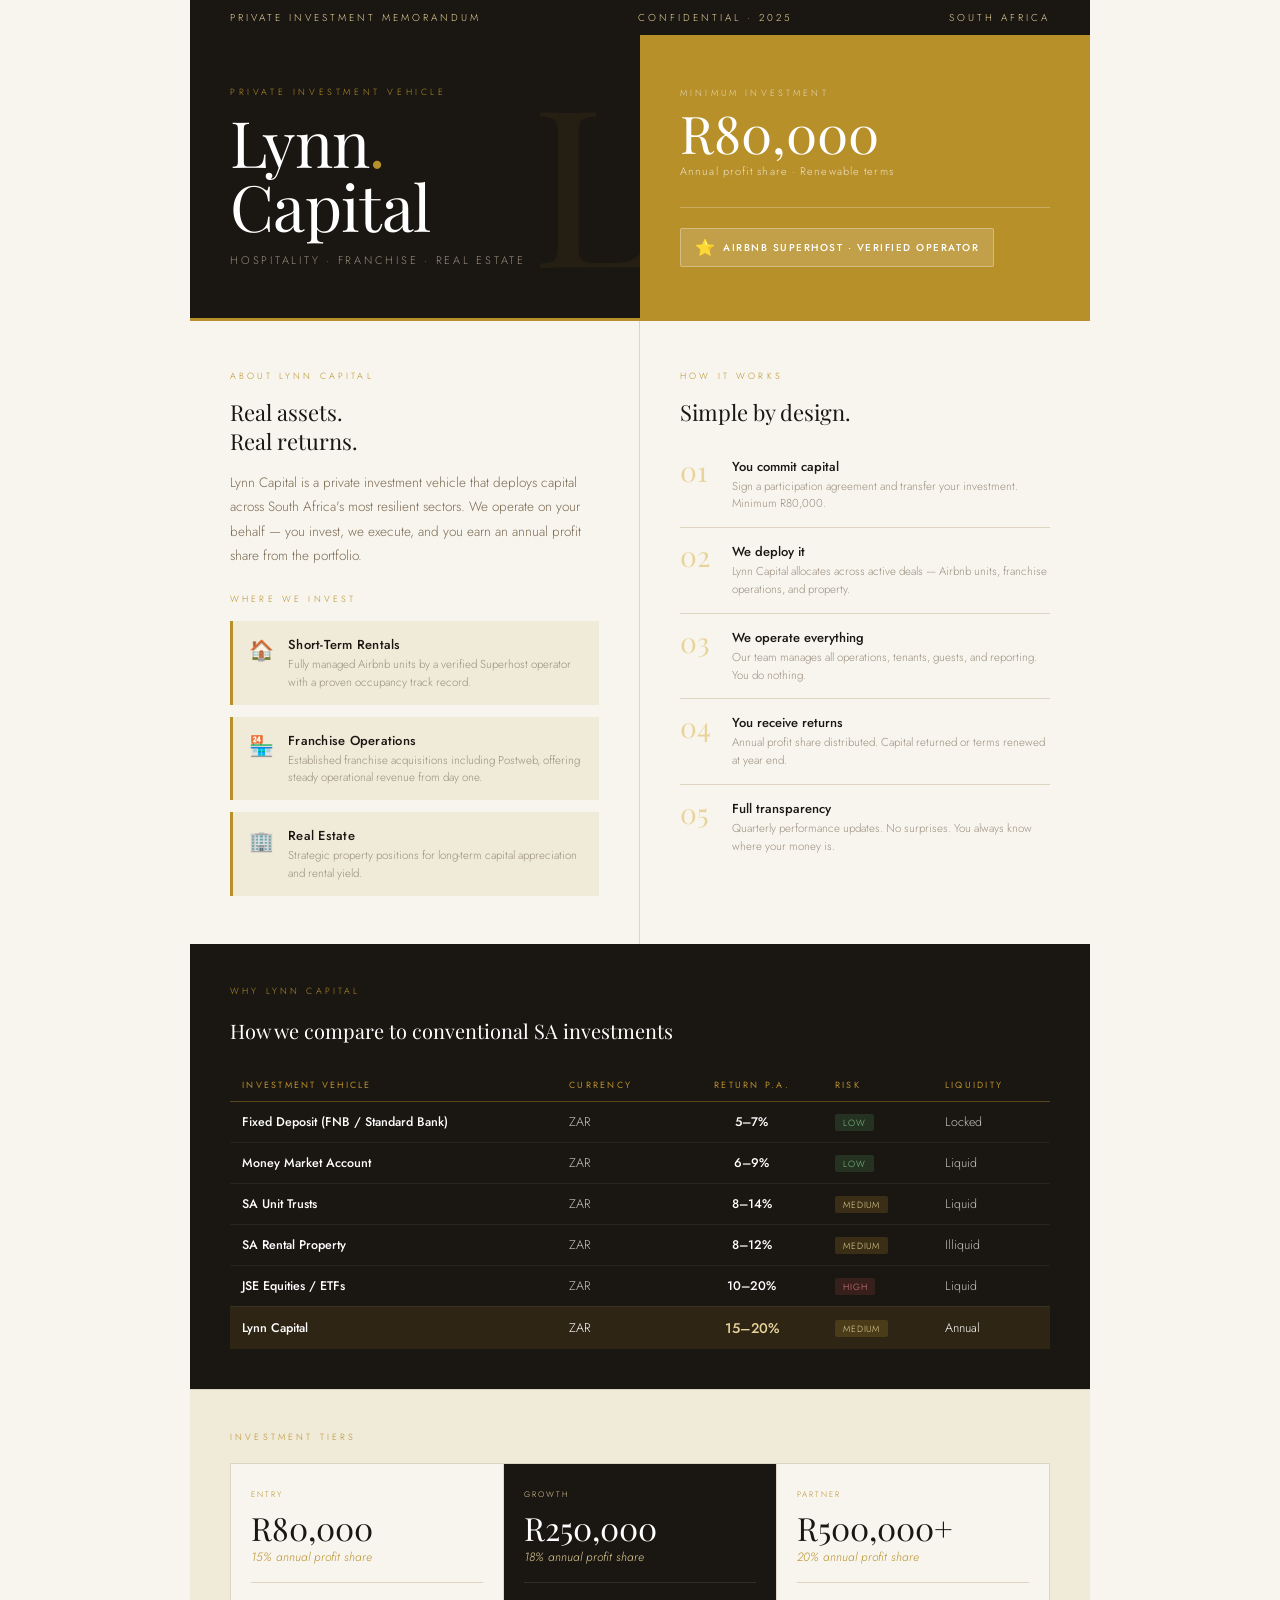
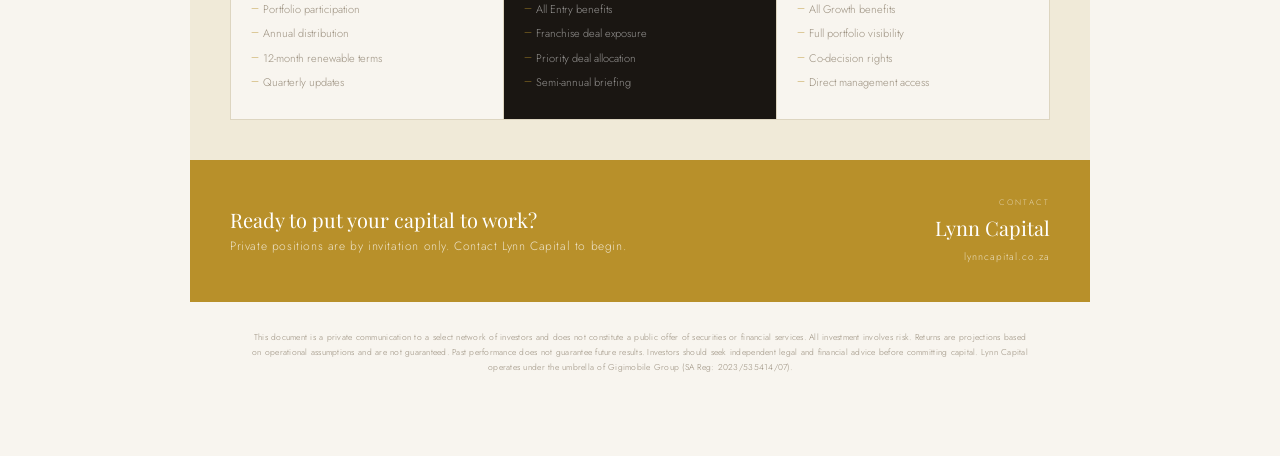
==== lynn-capital.html @ 3b994d0d "Initial commit: Premium Lynn Investment Landing Page" ====
<!DOCTYPE html>
<html lang="en">
<head>
<meta charset="UTF-8">
<meta name="viewport" content="width=device-width, initial-scale=1.0">
<title>Lynn Capital — Private Investment</title>
<link href="https://fonts.googleapis.com/css2?family=Playfair+Display:ital,wght@0,400;0,700;1,400&family=Jost:wght@300;400;500&display=swap" rel="stylesheet">
<style>
*, *::before, *::after { box-sizing: border-box; margin: 0; padding: 0; }

:root {
  --ink: #1a1612;
  --paper: #f8f5ef;
  --cream: #f0ead8;
  --gold: #b8902a;
  --gold-light: #e8d49a;
  --gold-pale: #faf5e4;
  --warm: #7a6a52;
  --muted: #9a8f7e;
  --border: #ddd5c0;
}

html, body {
  background: var(--paper);
  color: var(--ink);
  font-family: 'Jost', sans-serif;
  font-weight: 300;
  -webkit-font-smoothing: antialiased;
}

.page {
  max-width: 900px;
  margin: 0 auto;
  padding: 0 40px 80px;
}

/* TOP STRIP */
.top-strip {
  background: var(--ink);
  color: var(--gold-light);
  display: flex;
  justify-content: space-between;
  align-items: center;
  padding: 10px 40px;
  font-family: 'Jost', sans-serif;
  font-size: 10px;
  letter-spacing: 0.3em;
  text-transform: uppercase;
  margin: 0 -40px 0;
}

/* HERO */
.hero {
  display: grid;
  grid-template-columns: 1fr 1fr;
  gap: 0;
  min-height: 260px;
  margin: 0 -40px;
  position: relative;
}

.hero-left {
  background: var(--ink);
  padding: 50px 40px 50px 40px;
  display: flex;
  flex-direction: column;
  justify-content: center;
  position: relative;
  overflow: hidden;
}

.hero-left::after {
  content: 'L';
  position: absolute;
  right: -20px;
  top: 50%;
  transform: translateY(-50%);
  font-family: 'Playfair Display', serif;
  font-size: 220px;
  color: rgba(184, 144, 42, 0.08);
  line-height: 1;
  pointer-events: none;
}

.brand-sub {
  font-size: 9px;
  letter-spacing: 0.4em;
  color: var(--gold);
  text-transform: uppercase;
  margin-bottom: 12px;
}

.brand-name {
  font-family: 'Playfair Display', serif;
  font-size: 64px;
  font-weight: 400;
  color: #fff;
  line-height: 1;
  letter-spacing: -0.01em;
}

.brand-name span {
  color: var(--gold);
}

.brand-descriptor {
  font-size: 11px;
  letter-spacing: 0.25em;
  color: var(--muted);
  text-transform: uppercase;
  margin-top: 14px;
}

.hero-right {
  background: var(--gold);
  padding: 50px 40px;
  display: flex;
  flex-direction: column;
  justify-content: center;
}

.hero-right-label {
  font-size: 9px;
  letter-spacing: 0.35em;
  text-transform: uppercase;
  color: rgba(255,255,255,0.65);
  margin-bottom: 8px;
}

.hero-right-stat {
  font-family: 'Playfair Display', serif;
  font-size: 52px;
  font-weight: 400;
  color: #fff;
  line-height: 1;
  margin-bottom: 4px;
}

.hero-right-sub {
  font-size: 11px;
  color: rgba(255,255,255,0.75);
  letter-spacing: 0.1em;
  margin-bottom: 28px;
}

.hero-right-divider {
  height: 1px;
  background: rgba(255,255,255,0.25);
  margin-bottom: 20px;
}

.superhost-badge {
  display: inline-flex;
  align-items: center;
  gap: 8px;
  background: rgba(255,255,255,0.15);
  border: 1px solid rgba(255,255,255,0.3);
  padding: 7px 14px;
  border-radius: 2px;
  width: fit-content;
}

.superhost-icon {
  font-size: 16px;
}

.superhost-text {
  font-size: 10px;
  letter-spacing: 0.15em;
  text-transform: uppercase;
  color: #fff;
  font-weight: 500;
}

/* BODY */
.body-grid {
  display: grid;
  grid-template-columns: 1fr 1fr;
  gap: 0;
  margin: 0 -40px;
  border-top: 3px solid var(--gold);
}

.body-left {
  padding: 48px 40px;
  border-right: 1px solid var(--border);
}

.body-right {
  padding: 48px 40px;
}

.section-eyebrow {
  font-size: 9px;
  letter-spacing: 0.35em;
  text-transform: uppercase;
  color: var(--gold);
  margin-bottom: 16px;
}

.section-title {
  font-family: 'Playfair Display', serif;
  font-size: 22px;
  font-weight: 400;
  color: var(--ink);
  line-height: 1.3;
  margin-bottom: 16px;
}

.section-body {
  font-size: 13.5px;
  line-height: 1.8;
  color: var(--warm);
  margin-bottom: 24px;
}

/* VERTICALS */
.vertical-list {
  display: flex;
  flex-direction: column;
  gap: 12px;
}

.vertical-item {
  display: flex;
  align-items: flex-start;
  gap: 14px;
  padding: 14px 16px;
  background: var(--cream);
  border-left: 3px solid var(--gold);
}

.vertical-icon-wrap {
  font-size: 20px;
  margin-top: 1px;
  flex-shrink: 0;
}

.vertical-item-name {
  font-size: 13px;
  font-weight: 500;
  color: var(--ink);
  margin-bottom: 2px;
  letter-spacing: 0.02em;
}

.vertical-item-desc {
  font-size: 11.5px;
  color: var(--muted);
  line-height: 1.5;
}

/* HOW IT WORKS */
.steps-list {
  display: flex;
  flex-direction: column;
  gap: 0;
}

.step-row {
  display: flex;
  gap: 16px;
  padding: 14px 0;
  border-bottom: 1px solid var(--border);
  align-items: flex-start;
}

.step-row:last-child { border-bottom: none; }

.step-num {
  font-family: 'Playfair Display', serif;
  font-size: 28px;
  font-weight: 400;
  color: var(--gold-light);
  line-height: 1;
  flex-shrink: 0;
  width: 36px;
}

.step-content {}

.step-title {
  font-size: 13px;
  font-weight: 500;
  color: var(--ink);
  margin-bottom: 2px;
}

.step-desc {
  font-size: 11.5px;
  color: var(--muted);
  line-height: 1.55;
}

/* COMPARISON TABLE */
.comparison-wrap {
  margin: 0 -40px;
  padding: 40px 40px;
  background: var(--ink);
}

.comparison-eyebrow {
  font-size: 9px;
  letter-spacing: 0.35em;
  text-transform: uppercase;
  color: var(--gold);
  margin-bottom: 20px;
}

.comparison-title {
  font-family: 'Playfair Display', serif;
  font-size: 20px;
  font-weight: 400;
  color: #fff;
  margin-bottom: 24px;
}

table {
  width: 100%;
  border-collapse: collapse;
  font-size: 12.5px;
}

thead tr {
  border-bottom: 1px solid rgba(184, 144, 42, 0.4);
}

th {
  text-align: left;
  padding: 10px 12px;
  font-size: 9px;
  letter-spacing: 0.25em;
  text-transform: uppercase;
  color: var(--gold);
  font-weight: 400;
}

tbody tr {
  border-bottom: 1px solid rgba(255,255,255,0.06);
}

tbody tr:last-child {
  border-bottom: none;
  background: rgba(184, 144, 42, 0.12);
}

td {
  padding: 11px 12px;
  color: rgba(255,255,255,0.75);
  vertical-align: middle;
}

td:first-child {
  font-weight: 500;
  color: #fff;
}

td:nth-child(3) {
  font-weight: 500;
  color: #fff;
  text-align: center;
}

th:nth-child(3) { text-align: center; }

.risk-pill {
  display: inline-block;
  font-size: 9px;
  padding: 2px 8px;
  border-radius: 2px;
  letter-spacing: 0.1em;
  text-transform: uppercase;
}

.risk-low { background: rgba(100, 200, 120, 0.15); color: #7dc98a; }
.risk-med { background: rgba(184, 144, 42, 0.2); color: var(--gold-light); }
.risk-high { background: rgba(220, 80, 80, 0.15); color: #e08080; }

.highlight-row td { color: #fff !important; }
.highlight-row td:nth-child(3) { color: var(--gold-light) !important; font-size: 14px; }

/* TIERS */
.tiers-wrap {
  margin: 0 -40px;
  padding: 40px 40px;
  background: var(--cream);
  border-top: 1px solid var(--border);
}

.tiers-eyebrow {
  font-size: 9px;
  letter-spacing: 0.35em;
  text-transform: uppercase;
  color: var(--gold);
  margin-bottom: 20px;
}

.tiers-grid {
  display: grid;
  grid-template-columns: repeat(3, 1fr);
  gap: 1px;
  background: var(--border);
  border: 1px solid var(--border);
}

.tier {
  background: var(--paper);
  padding: 24px 20px;
  position: relative;
}

.tier.featured {
  background: var(--ink);
}

.tier-tag {
  font-size: 8px;
  letter-spacing: 0.25em;
  text-transform: uppercase;
  color: var(--gold);
  margin-bottom: 12px;
}

.tier.featured .tier-tag { color: var(--gold-light); }

.tier-amount {
  font-family: 'Playfair Display', serif;
  font-size: 32px;
  font-weight: 400;
  color: var(--ink);
  line-height: 1;
  margin-bottom: 4px;
}

.tier.featured .tier-amount { color: #fff; }

.tier-return {
  font-size: 12px;
  color: var(--gold);
  margin-bottom: 16px;
  font-style: italic;
}

.tier.featured .tier-return { color: var(--gold-light); }

.tier-features {
  list-style: none;
  border-top: 1px solid var(--border);
  padding-top: 14px;
}

.tier.featured .tier-features { border-color: rgba(255,255,255,0.1); }

.tier-features li {
  font-size: 11px;
  color: var(--muted);
  padding: 4px 0;
  padding-left: 12px;
  position: relative;
  line-height: 1.5;
}

.tier.featured .tier-features li { color: rgba(255,255,255,0.55); }

.tier-features li::before {
  content: '—';
  position: absolute;
  left: 0;
  color: var(--gold);
  font-size: 9px;
}

/* FOOTER CTA */
.footer-cta {
  margin: 0 -40px;
  padding: 36px 40px;
  background: var(--gold);
  display: grid;
  grid-template-columns: 1fr auto;
  align-items: center;
  gap: 32px;
}

.footer-cta-title {
  font-family: 'Playfair Display', serif;
  font-size: 20px;
  font-weight: 400;
  color: #fff;
  margin-bottom: 4px;
}

.footer-cta-sub {
  font-size: 12px;
  color: rgba(255,255,255,0.75);
  letter-spacing: 0.05em;
}

.footer-contact { text-align: right; }

.footer-contact-label {
  font-size: 8px;
  letter-spacing: 0.3em;
  text-transform: uppercase;
  color: rgba(255,255,255,0.6);
  display: block;
  margin-bottom: 6px;
}

.footer-contact-name {
  font-family: 'Playfair Display', serif;
  font-size: 20px;
  color: #fff;
  display: block;
  margin-bottom: 2px;
}

.footer-contact-web {
  font-size: 10px;
  letter-spacing: 0.1em;
  color: rgba(255,255,255,0.7);
}

/* DISCLAIMER */
.disclaimer {
  font-size: 8.5px;
  color: var(--muted);
  line-height: 1.8;
  text-align: center;
  padding: 28px 20px 0;
  letter-spacing: 0.03em;
}

/* ANIMATIONS */
@keyframes fadeUp {
  from { opacity: 0; transform: translateY(16px); }
  to { opacity: 1; transform: translateY(0); }
}

.hero { animation: fadeUp 0.5s ease both; }
.body-grid { animation: fadeUp 0.5s 0.1s ease both; }
.comparison-wrap { animation: fadeUp 0.5s 0.2s ease both; }
.tiers-wrap { animation: fadeUp 0.5s 0.3s ease both; }
.footer-cta { animation: fadeUp 0.5s 0.4s ease both; }
</style>
</head>
<body>

<div class="page">

  <!-- TOP STRIP -->
  <div class="top-strip">
    <span>Private Investment Memorandum</span>
    <span>Confidential · 2025</span>
    <span>South Africa</span>
  </div>

  <!-- HERO -->
  <div class="hero">
    <div class="hero-left">
      <div class="brand-sub">Private Investment Vehicle</div>
      <div class="brand-name">Lynn<span>.</span><br>Capital</div>
      <div class="brand-descriptor">Hospitality · Franchise · Real Estate</div>
    </div>
    <div class="hero-right">
      <div class="hero-right-label">Minimum Investment</div>
      <div class="hero-right-stat">R80,000</div>
      <div class="hero-right-sub">Annual profit share · Renewable terms</div>
      <div class="hero-right-divider"></div>
      <div class="superhost-badge">
        <span class="superhost-icon">⭐</span>
        <span class="superhost-text">Airbnb Superhost · Verified Operator</span>
      </div>
    </div>
  </div>

  <!-- BODY GRID -->
  <div class="body-grid">
    <div class="body-left">
      <div class="section-eyebrow">About Lynn Capital</div>
      <div class="section-title">Real assets.<br>Real returns.</div>
      <div class="section-body">
        Lynn Capital is a private investment vehicle that deploys capital across South Africa's most resilient sectors. We operate on your behalf — you invest, we execute, and you earn an annual profit share from the portfolio.
      </div>
      <div class="section-eyebrow">Where We Invest</div>
      <div class="vertical-list">
        <div class="vertical-item">
          <div class="vertical-icon-wrap">🏠</div>
          <div>
            <div class="vertical-item-name">Short-Term Rentals</div>
            <div class="vertical-item-desc">Fully managed Airbnb units by a verified Superhost operator with a proven occupancy track record.</div>
          </div>
        </div>
        <div class="vertical-item">
          <div class="vertical-icon-wrap">🏪</div>
          <div>
            <div class="vertical-item-name">Franchise Operations</div>
            <div class="vertical-item-desc">Established franchise acquisitions including Postweb, offering steady operational revenue from day one.</div>
          </div>
        </div>
        <div class="vertical-item">
          <div class="vertical-icon-wrap">🏢</div>
          <div>
            <div class="vertical-item-name">Real Estate</div>
            <div class="vertical-item-desc">Strategic property positions for long-term capital appreciation and rental yield.</div>
          </div>
        </div>
      </div>
    </div>

    <div class="body-right">
      <div class="section-eyebrow">How It Works</div>
      <div class="section-title">Simple by design.</div>
      <div class="steps-list">
        <div class="step-row">
          <div class="step-num">01</div>
          <div class="step-content">
            <div class="step-title">You commit capital</div>
            <div class="step-desc">Sign a participation agreement and transfer your investment. Minimum R80,000.</div>
          </div>
        </div>
        <div class="step-row">
          <div class="step-num">02</div>
          <div class="step-content">
            <div class="step-title">We deploy it</div>
            <div class="step-desc">Lynn Capital allocates across active deals — Airbnb units, franchise operations, and property.</div>
          </div>
        </div>
        <div class="step-row">
          <div class="step-num">03</div>
          <div class="step-content">
            <div class="step-title">We operate everything</div>
            <div class="step-desc">Our team manages all operations, tenants, guests, and reporting. You do nothing.</div>
          </div>
        </div>
        <div class="step-row">
          <div class="step-num">04</div>
          <div class="step-content">
            <div class="step-title">You receive returns</div>
            <div class="step-desc">Annual profit share distributed. Capital returned or terms renewed at year end.</div>
          </div>
        </div>
        <div class="step-row">
          <div class="step-num">05</div>
          <div class="step-content">
            <div class="step-title">Full transparency</div>
            <div class="step-desc">Quarterly performance updates. No surprises. You always know where your money is.</div>
          </div>
        </div>
      </div>
    </div>
  </div>

  <!-- COMPARISON TABLE -->
  <div class="comparison-wrap">
    <div class="comparison-eyebrow">Why Lynn Capital</div>
    <div class="comparison-title">How we compare to conventional SA investments</div>
    <table>
      <thead>
        <tr>
          <th>Investment Vehicle</th>
          <th>Currency</th>
          <th>Return p.a.</th>
          <th>Risk</th>
          <th>Liquidity</th>
        </tr>
      </thead>
      <tbody>
        <tr>
          <td>Fixed Deposit (FNB / Standard Bank)</td>
          <td>ZAR</td>
          <td>5–7%</td>
          <td><span class="risk-pill risk-low">Low</span></td>
          <td>Locked</td>
        </tr>
        <tr>
          <td>Money Market Account</td>
          <td>ZAR</td>
          <td>6–9%</td>
          <td><span class="risk-pill risk-low">Low</span></td>
          <td>Liquid</td>
        </tr>
        <tr>
          <td>SA Unit Trusts</td>
          <td>ZAR</td>
          <td>8–14%</td>
          <td><span class="risk-pill risk-med">Medium</span></td>
          <td>Liquid</td>
        </tr>
        <tr>
          <td>SA Rental Property</td>
          <td>ZAR</td>
          <td>8–12%</td>
          <td><span class="risk-pill risk-med">Medium</span></td>
          <td>Illiquid</td>
        </tr>
        <tr>
          <td>JSE Equities / ETFs</td>
          <td>ZAR</td>
          <td>10–20%</td>
          <td><span class="risk-pill risk-high">High</span></td>
          <td>Liquid</td>
        </tr>
        <tr class="highlight-row">
          <td>Lynn Capital</td>
          <td>ZAR</td>
          <td>15–20%</td>
          <td><span class="risk-pill risk-med">Medium</span></td>
          <td>Annual</td>
        </tr>
      </tbody>
    </table>
  </div>

  <!-- TIERS -->
  <div class="tiers-wrap">
    <div class="tiers-eyebrow">Investment Tiers</div>
    <div class="tiers-grid">
      <div class="tier">
        <div class="tier-tag">Entry</div>
        <div class="tier-amount">R80,000</div>
        <div class="tier-return">15% annual profit share</div>
        <ul class="tier-features">
          <li>Portfolio participation</li>
          <li>Annual distribution</li>
          <li>12-month renewable terms</li>
          <li>Quarterly updates</li>
        </ul>
      </div>
      <div class="tier featured">
        <div class="tier-tag">Growth</div>
        <div class="tier-amount">R250,000</div>
        <div class="tier-return">18% annual profit share</div>
        <ul class="tier-features">
          <li>All Entry benefits</li>
          <li>Franchise deal exposure</li>
          <li>Priority deal allocation</li>
          <li>Semi-annual briefing</li>
        </ul>
      </div>
      <div class="tier">
        <div class="tier-tag">Partner</div>
        <div class="tier-amount">R500,000+</div>
        <div class="tier-return">20% annual profit share</div>
        <ul class="tier-features">
          <li>All Growth benefits</li>
          <li>Full portfolio visibility</li>
          <li>Co-decision rights</li>
          <li>Direct management access</li>
        </ul>
      </div>
    </div>
  </div>

  <!-- FOOTER CTA -->
  <div class="footer-cta">
    <div>
      <div class="footer-cta-title">Ready to put your capital to work?</div>
      <div class="footer-cta-sub">Private positions are by invitation only. Contact Lynn Capital to begin.</div>
    </div>
    <div class="footer-contact">
      <span class="footer-contact-label">Contact</span>
      <span class="footer-contact-name">Lynn Capital</span>
      <span class="footer-contact-web">lynncapital.co.za</span>
    </div>
  </div>

  <!-- DISCLAIMER -->
  <div class="disclaimer">
    This document is a private communication to a select network of investors and does not constitute a public offer of securities or financial services. All investment involves risk. Returns are projections based on operational assumptions and are not guaranteed. Past performance does not guarantee future results. Investors should seek independent legal and financial advice before committing capital. Lynn Capital operates under the umbrella of Gigimobile Group (SA Reg: 2023/535414/07).
  </div>

</div>
</body>
</html>
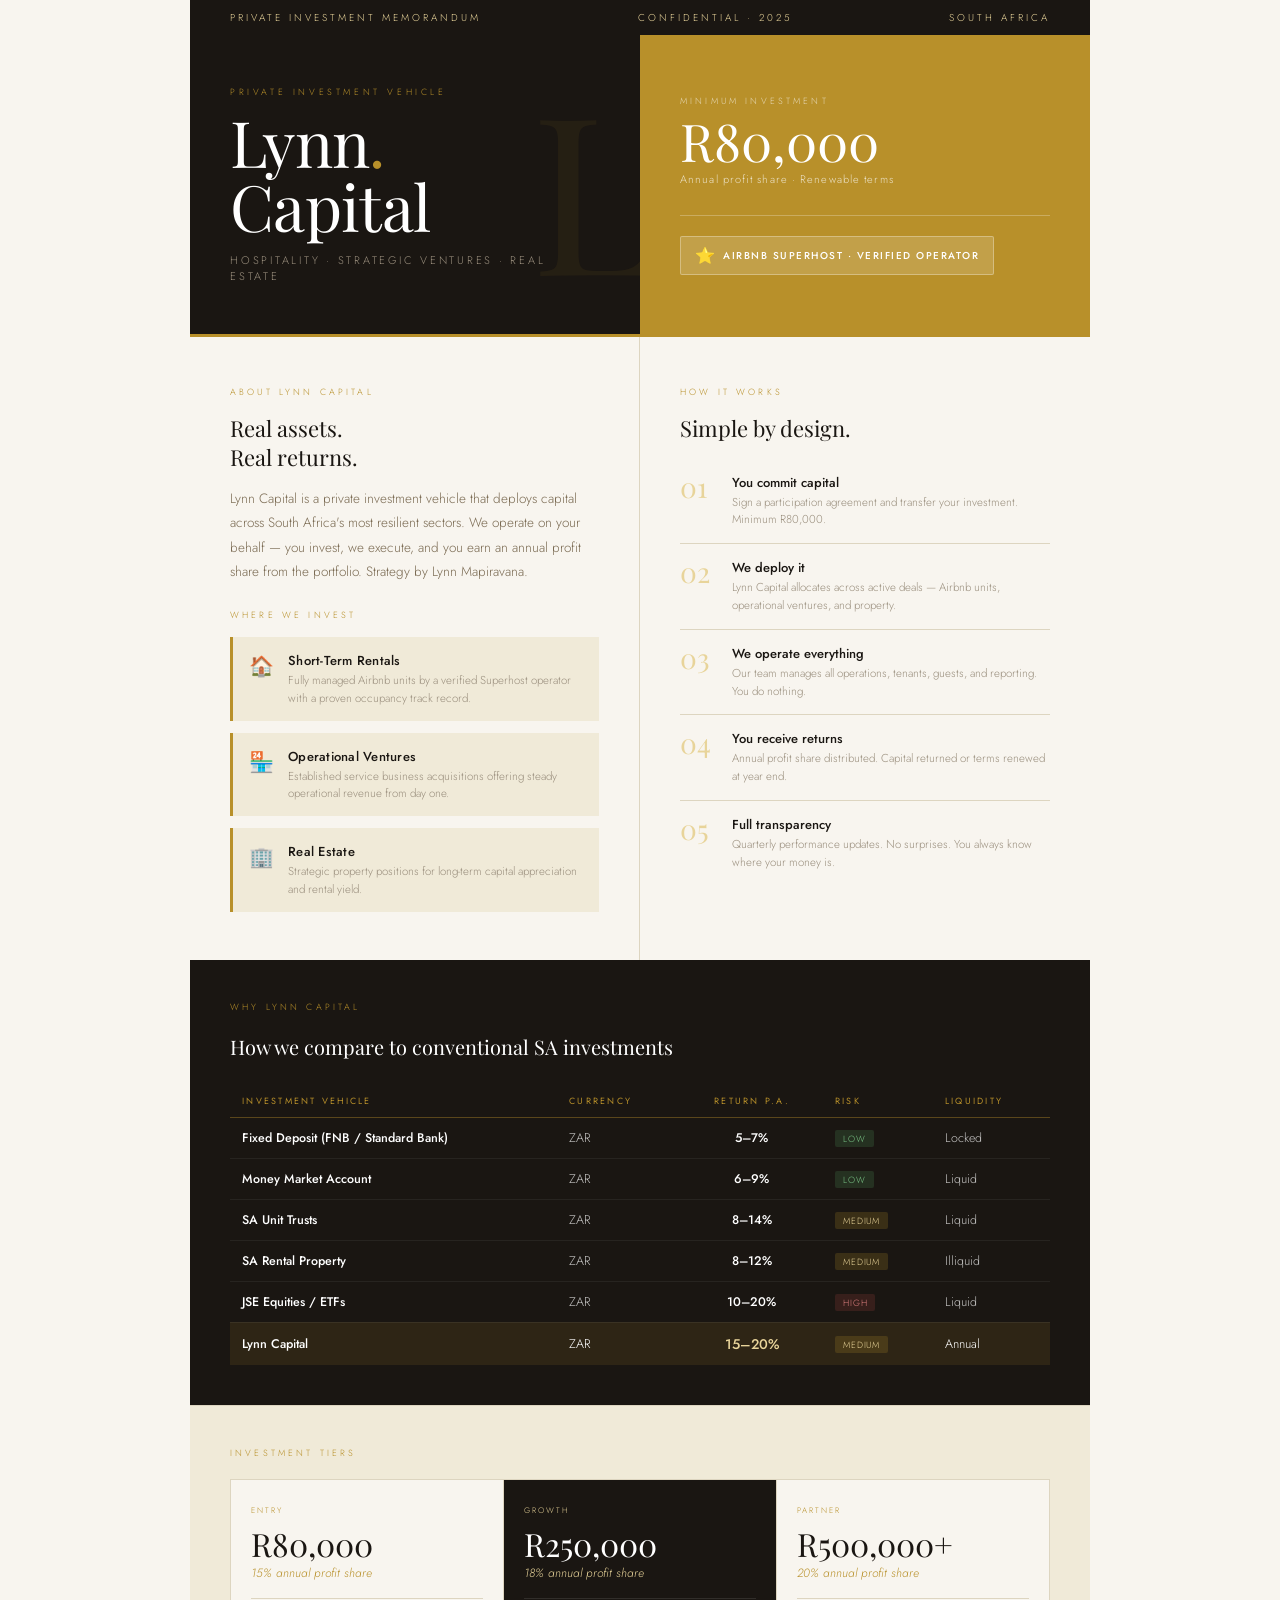
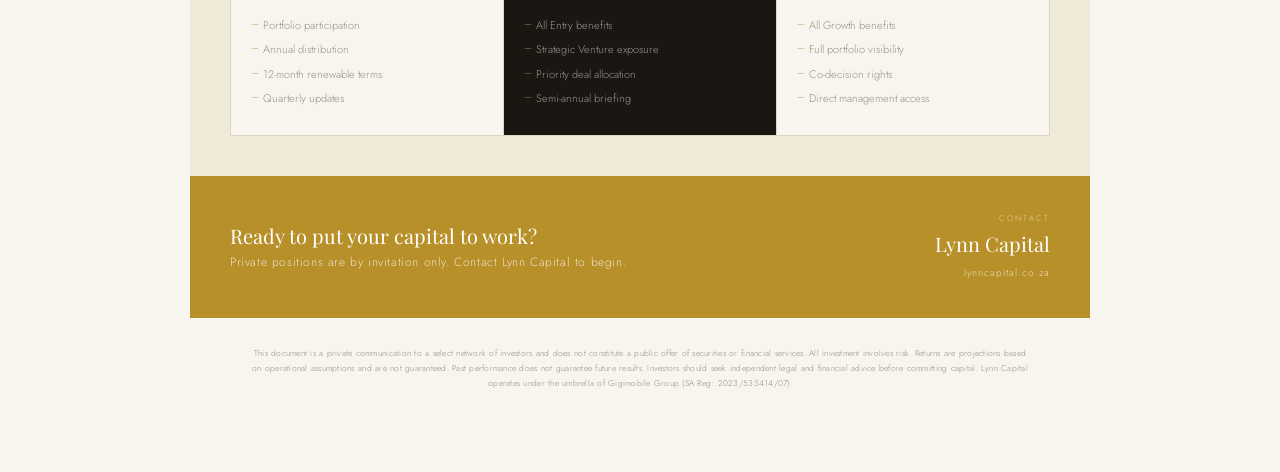
==== commit d3060657: "Update Lynn Capital branding and cleanup" ====
--- a/lynn-capital.html
+++ b/lynn-capital.html
@@ -559,7 +559,7 @@
     <div class="hero-left">
       <div class="brand-sub">Private Investment Vehicle</div>
       <div class="brand-name">Lynn<span>.</span><br>Capital</div>
-      <div class="brand-descriptor">Hospitality · Franchise · Real Estate</div>
+      <div class="brand-descriptor">Hospitality · Strategic Ventures · Real Estate</div>
     </div>
     <div class="hero-right">
       <div class="hero-right-label">Minimum Investment</div>
@@ -579,7 +579,7 @@
       <div class="section-eyebrow">About Lynn Capital</div>
       <div class="section-title">Real assets.<br>Real returns.</div>
       <div class="section-body">
-        Lynn Capital is a private investment vehicle that deploys capital across South Africa's most resilient sectors. We operate on your behalf — you invest, we execute, and you earn an annual profit share from the portfolio.
+        Lynn Capital is a private investment vehicle that deploys capital across South Africa's most resilient sectors. We operate on your behalf — you invest, we execute, and you earn an annual profit share from the portfolio. Strategy by Lynn Mapiravana.
       </div>
       <div class="section-eyebrow">Where We Invest</div>
       <div class="vertical-list">
@@ -593,8 +593,8 @@
         <div class="vertical-item">
           <div class="vertical-icon-wrap">🏪</div>
           <div>
-            <div class="vertical-item-name">Franchise Operations</div>
-            <div class="vertical-item-desc">Established franchise acquisitions including Postweb, offering steady operational revenue from day one.</div>
+            <div class="vertical-item-name">Operational Ventures</div>
+            <div class="vertical-item-desc">Established service business acquisitions offering steady operational revenue from day one.</div>
           </div>
         </div>
         <div class="vertical-item">
@@ -622,7 +622,7 @@
           <div class="step-num">02</div>
           <div class="step-content">
             <div class="step-title">We deploy it</div>
-            <div class="step-desc">Lynn Capital allocates across active deals — Airbnb units, franchise operations, and property.</div>
+            <div class="step-desc">Lynn Capital allocates across active deals — Airbnb units, operational ventures, and property.</div>
           </div>
         </div>
         <div class="step-row">
@@ -732,7 +732,7 @@
         <div class="tier-return">18% annual profit share</div>
         <ul class="tier-features">
           <li>All Entry benefits</li>
-          <li>Franchise deal exposure</li>
+          <li>Strategic Venture exposure</li>
           <li>Priority deal allocation</li>
           <li>Semi-annual briefing</li>
         </ul>
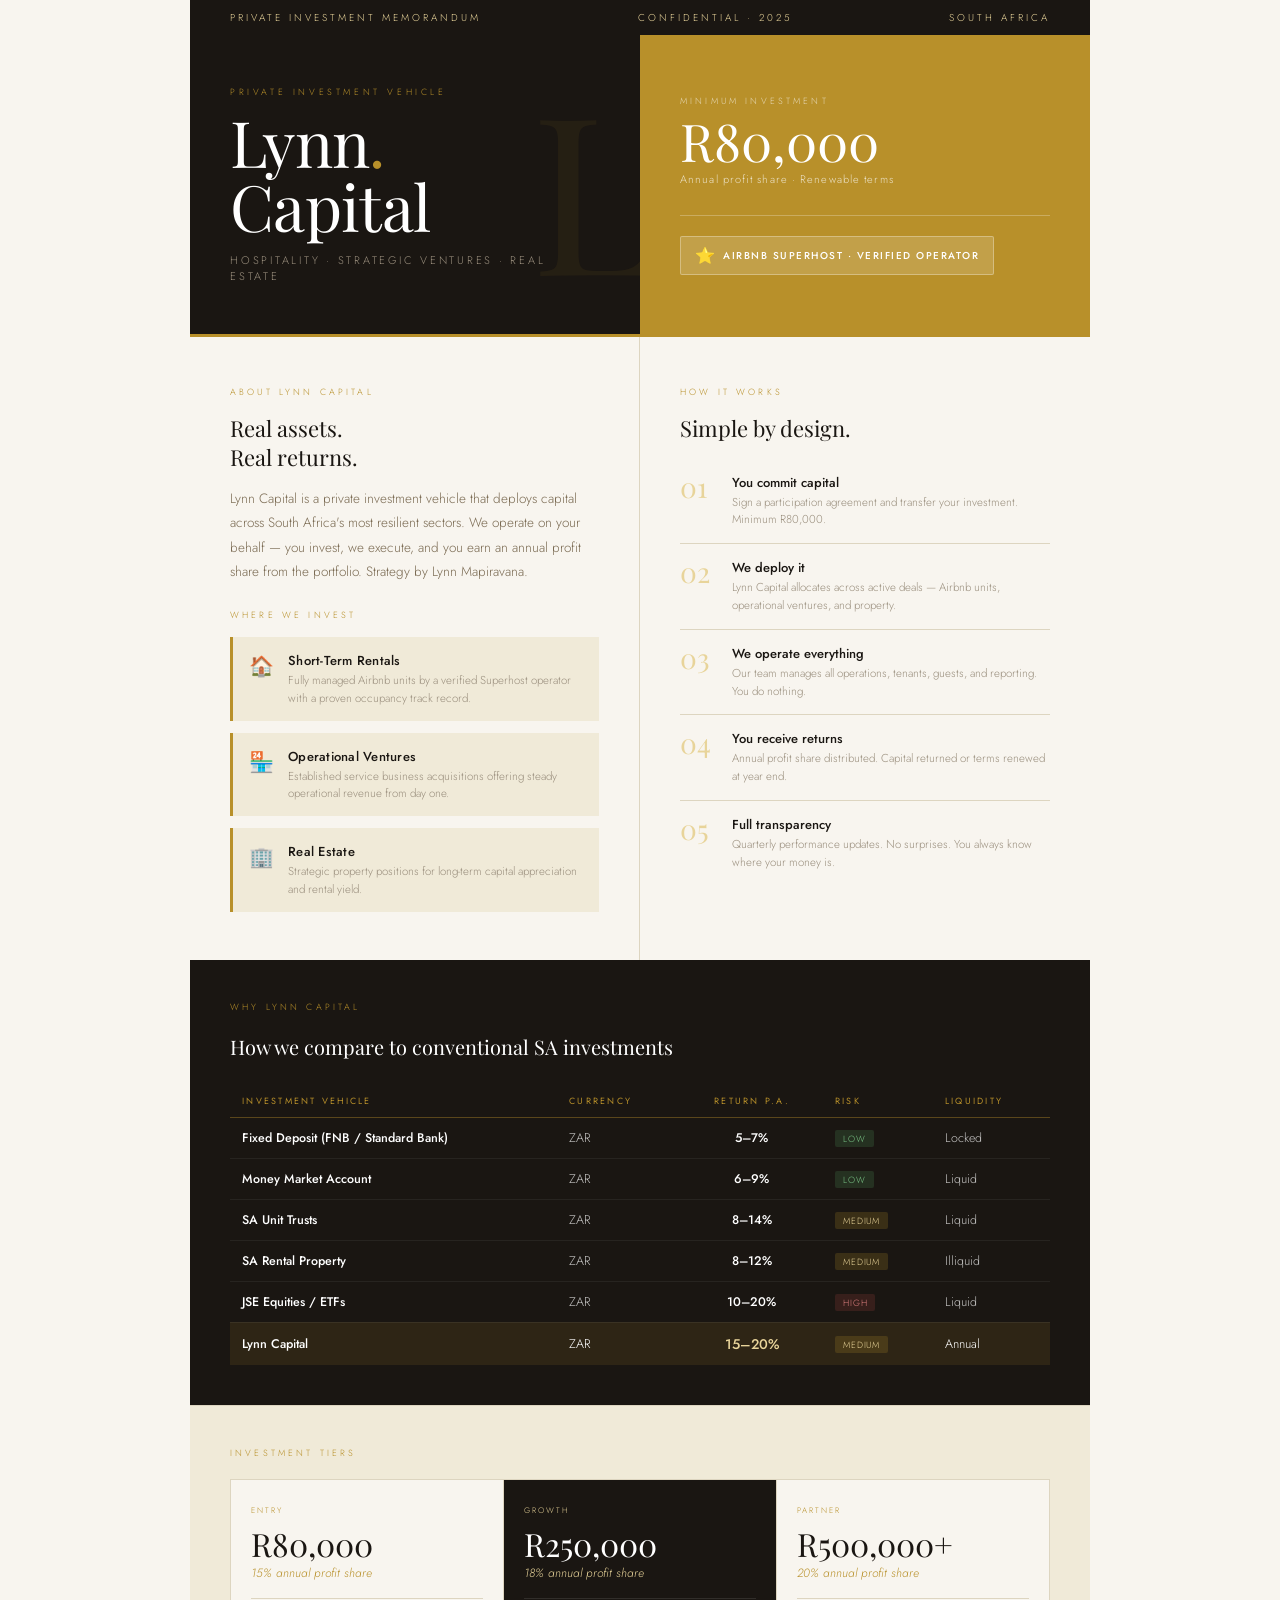
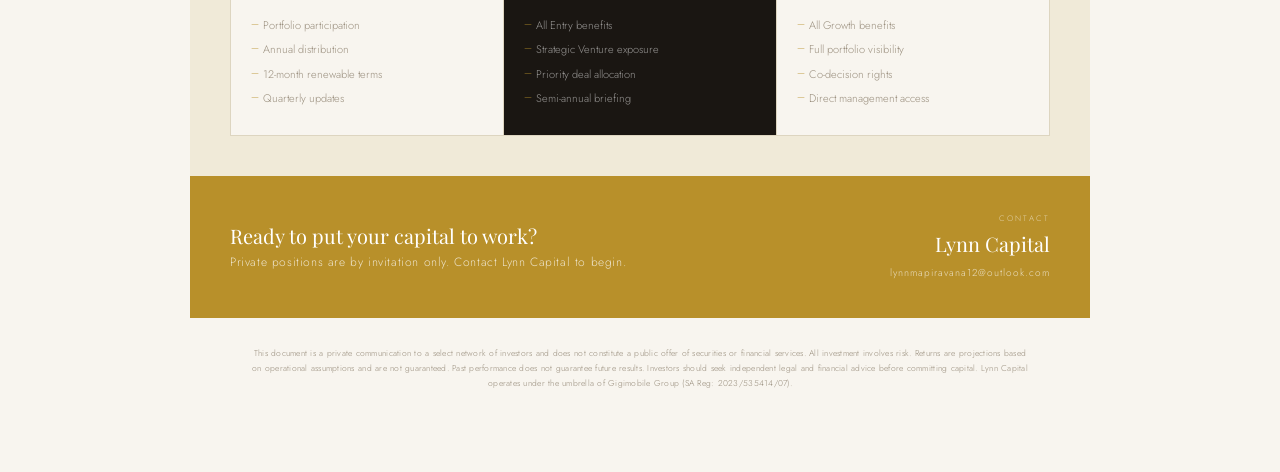
==== commit 799ec259: "update lynn-capital.html and sync latest changes" ====
--- a/lynn-capital.html
+++ b/lynn-capital.html
@@ -760,7 +760,7 @@
     <div class="footer-contact">
       <span class="footer-contact-label">Contact</span>
       <span class="footer-contact-name">Lynn Capital</span>
-      <span class="footer-contact-web">lynncapital.co.za</span>
+      <span class="footer-contact-web">lynnmapiravana12@outlook.com</span>
     </div>
   </div>
 
